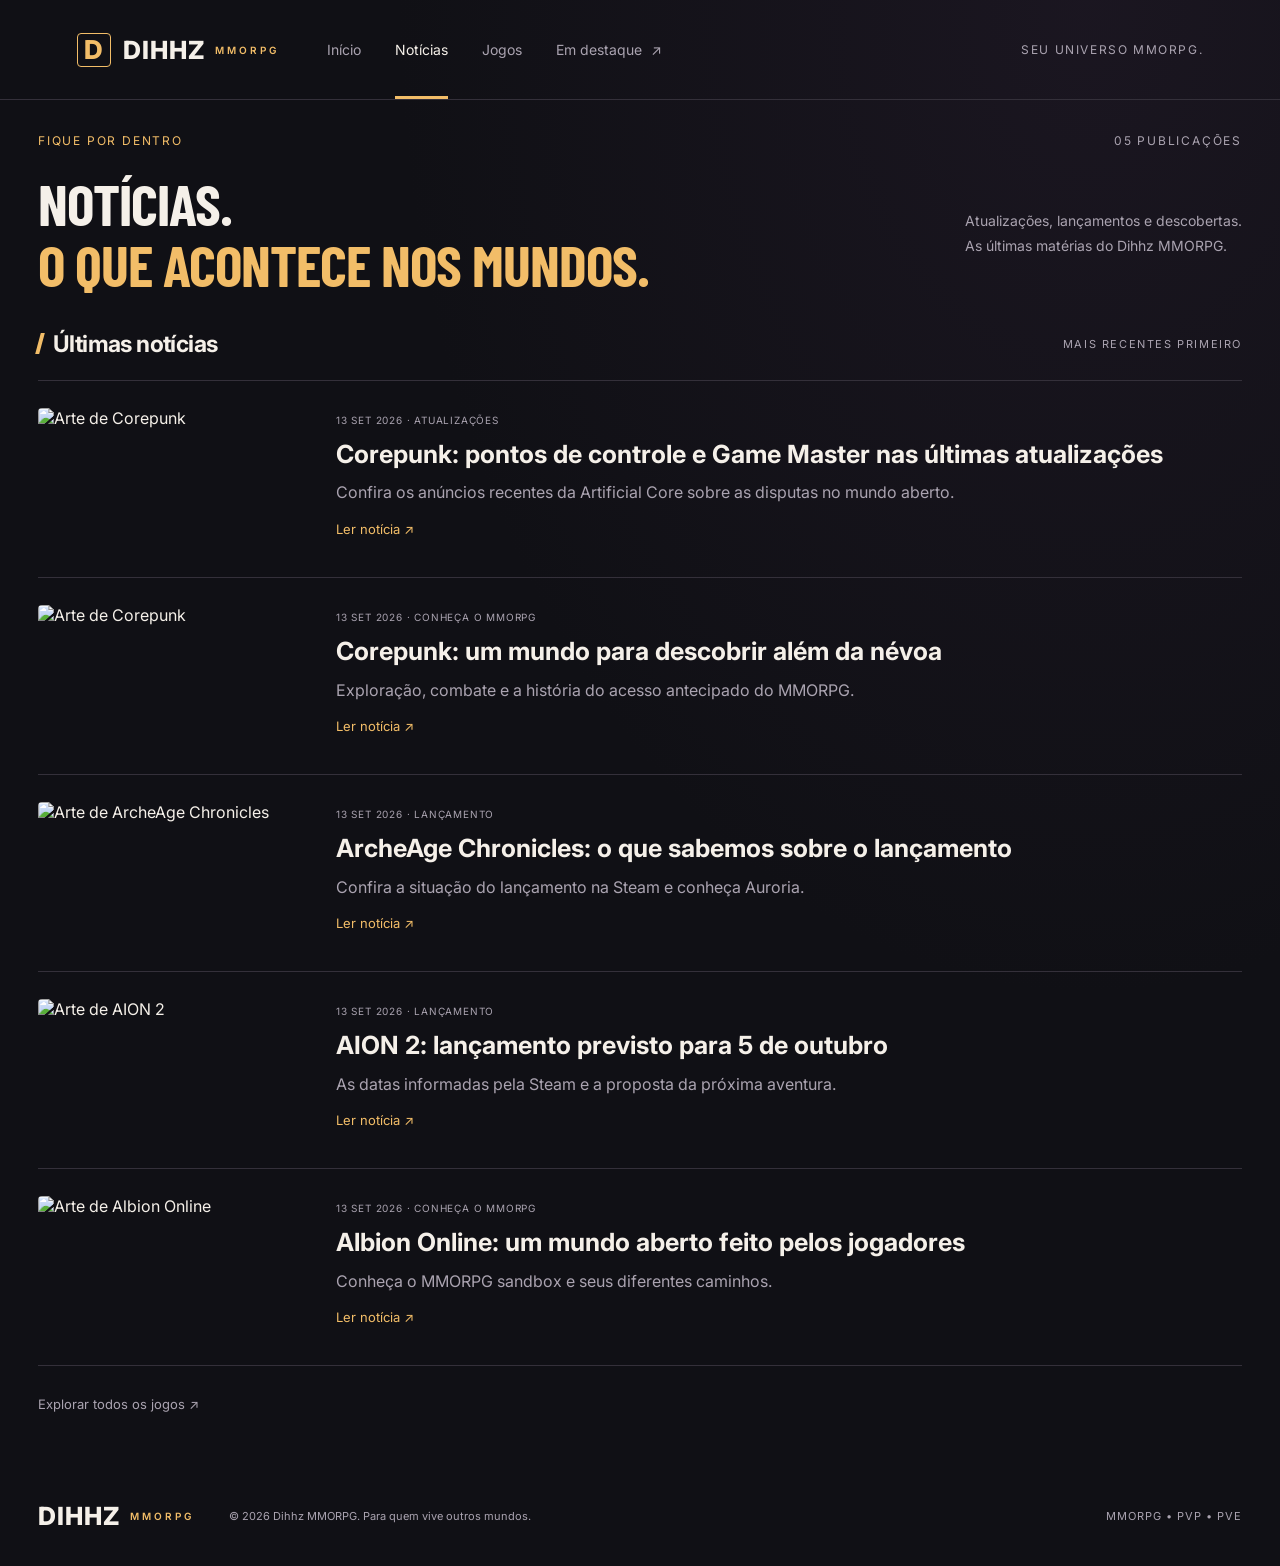
==== noticias.html @ 94966ba2 "Publicar páginas do Dihhz MMORPG" ====
<!doctype html><html lang="pt-BR"><head><meta charset="utf-8"><meta name="viewport" content="width=device-width, initial-scale=1"><title>Notícias — Dihhz MMORPG</title><meta name="description" content="As últimas matérias do Dihhz MMORPG, da mais recente para a mais antiga."><meta property="og:title" content="Notícias"><meta property="og:description" content="As últimas matérias do Dihhz MMORPG, da mais recente para a mais antiga."><link rel="icon" href="assets/favicon.svg"><link rel="stylesheet" href="style.css"><script src="script.js" defer></script></head><body><header class="header"><a class="logo" href="index.html" aria-label="Dihhz MMORPG, início"><span class="logo-icon">D</span>DIHHZ<span class="brand-sub">MMORPG</span></a><nav aria-label="Navegação principal"><a href="index.html">Início</a><a class="active" href="noticias.html" aria-current="page">Notícias</a><a href="jogos.html">Jogos</a><a href="archeage-chronicles.html">Em destaque <span>↗</span></a></nav><span class="header-note">SEU UNIVERSO MMORPG.</span></header><main class="container news-archive"><div class="edition"><span>FIQUE POR DENTRO</span><span>05 PUBLICAÇÕES</span></div><div class="heading"><h1>Notícias.<br><em>O que acontece nos mundos.</em></h1><p>Atualizações, lançamentos e descobertas.<br>As últimas matérias do Dihhz MMORPG.</p></div><div class="section-heading"><h2><span></span> Últimas notícias</h2><span class="muted">MAIS RECENTES PRIMEIRO</span></div><section class="news-list" aria-label="Notícias por ordem de publicação"><a class="news-row" href="corepunk-atualizacoes.html"><img src="assets/corepunk-cover.jpg" alt="Arte de Corepunk" loading="lazy"><div><span class="meta"><time datetime="2026-09-13">13 SET 2026</time> · ATUALIZAÇÕES</span><h2>Corepunk: pontos de controle e Game Master nas últimas atualizações</h2><p>Confira os anúncios recentes da Artificial Core sobre as disputas no mundo aberto.</p><span class="news-read">Ler notícia ↗</span></div></a>
<a class="news-row" href="corepunk.html"><img src="assets/corepunk-cover.jpg" alt="Arte de Corepunk" loading="lazy"><div><span class="meta"><time datetime="2026-09-13">13 SET 2026</time> · CONHEÇA O MMORPG</span><h2>Corepunk: um mundo para descobrir além da névoa</h2><p>Exploração, combate e a história do acesso antecipado do MMORPG.</p><span class="news-read">Ler notícia ↗</span></div></a>
<a class="news-row" href="archeage-chronicles.html"><img src="assets/archeage-chronicles-cover.jpg" alt="Arte de ArcheAge Chronicles" loading="lazy"><div><span class="meta"><time datetime="2026-09-13">13 SET 2026</time> · LANÇAMENTO</span><h2>ArcheAge Chronicles: o que sabemos sobre o lançamento</h2><p>Confira a situação do lançamento na Steam e conheça Auroria.</p><span class="news-read">Ler notícia ↗</span></div></a>
<a class="news-row" href="aion-2.html"><img src="assets/aion-2-cover.jpg" alt="Arte de AION 2" loading="lazy"><div><span class="meta"><time datetime="2026-09-13">13 SET 2026</time> · LANÇAMENTO</span><h2>AION 2: lançamento previsto para 5 de outubro</h2><p>As datas informadas pela Steam e a proposta da próxima aventura.</p><span class="news-read">Ler notícia ↗</span></div></a>
<a class="news-row" href="albion-online.html"><img src="assets/albion-online-cover.jpg" alt="Arte de Albion Online" loading="lazy"><div><span class="meta"><time datetime="2026-09-13">13 SET 2026</time> · CONHEÇA O MMORPG</span><h2>Albion Online: um mundo aberto feito pelos jogadores</h2><p>Conheça o MMORPG sandbox e seus diferentes caminhos.</p><span class="news-read">Ler notícia ↗</span></div></a></section><a class="back" href="jogos.html">Explorar todos os jogos ↗</a></main><footer><a class="logo" href="index.html">DIHHZ<span class="brand-sub">MMORPG</span></a><p>© 2026 Dihhz MMORPG. Para quem vive outros mundos.</p><span>MMORPG • PVP • PVE</span></footer></body></html>
---- style.css ----
@import url('https://fonts.googleapis.com/css2?family=Barlow+Condensed:wght@600;700;800&family=Inter:wght@400;500;600;700;800&display=swap');
:root{color-scheme:dark;--bg:#101113;--panel:#191b1e;--line:#2d3034;--text:#f3f4ed;--muted:#9a9da3;--lime:#f2bd68}*{box-sizing:border-box}html{scroll-behavior:smooth;scroll-padding-top:30px}body{margin:0;background:var(--bg);color:var(--text);font-family:Inter,Arial,sans-serif;font-size:16px}a{color:inherit;text-decoration:none}button{font:inherit}img{max-width:100%;display:block}a,button{-webkit-tap-highlight-color:transparent}a:focus-visible,button:focus-visible{outline:3px solid var(--lime);outline-offset:5px}.header{max-width:1440px;margin:auto;height:100px;padding:0 6%;display:flex;align-items:center;border-bottom:1px solid var(--line);gap:70px}.logo{display:flex;align-items:center;font-size:27px;font-weight:800;letter-spacing:-1.5px}.logo-icon{font-size:26px;background:var(--lime);color:#12150d;width:34px;height:34px;display:grid;place-items:center;transform:skew(-10deg);margin-right:12px}.logo-dot{color:var(--lime)}nav{display:flex;height:100%;align-items:center;gap:34px}nav a{font-size:14px;color:var(--muted);height:100%;display:flex;align-items:center;gap:9px;position:relative}nav a:hover,nav .active{color:var(--text)}nav .active:after{content:'';position:absolute;bottom:0;left:0;right:0;height:3px;background:var(--lime)}.header-note{margin-left:auto;font-size:12px;letter-spacing:1.6px;color:var(--muted)}.container{max-width:1268px;padding:0 32px;margin:auto}.edition{display:flex;justify-content:space-between;margin-top:33px;font-size:12px;letter-spacing:1.8px;color:var(--muted)}.edition span:first-child{color:var(--lime);display:flex;align-items:center;gap:9px}.edition i{width:6px;height:6px;background:var(--lime);border-radius:50%}.heading{display:flex;justify-content:space-between;align-items:flex-end;margin:25px 0 34px}h1,h2,h3,p{margin-top:0}.heading h1{font-family:'Barlow Condensed','Arial Narrow',sans-serif;font-size:66px;line-height:.98;letter-spacing:-1px;text-transform:uppercase;margin:0;font-weight:700}em{font-style:normal;color:var(--lime)}.heading p{font-size:14px;color:var(--muted);line-height:1.8;margin:0 0 3px}.hero{position:relative;height:490px;overflow:hidden;border-radius:8px;border:1px solid #383c36;background:#292e23}.hero>img{width:100%;height:100%;object-fit:cover;object-position:center 50%}.hero-shade{position:absolute;inset:0;background:linear-gradient(90deg,rgba(9,13,10,.94),rgba(9,13,10,.64) 43%,rgba(9,13,10,.02)),linear-gradient(0deg,rgba(5,8,5,.35),transparent)}.hero-content{position:absolute;inset:38px auto 35px 40px;display:flex;flex-direction:column;align-items:flex-start}.tag{display:inline-block;background:#221d18;color:var(--lime);border:1px solid #65503a;font-size:11px;font-weight:700;letter-spacing:1.2px;padding:8px 11px;border-radius:3px}.tag.lime{background:var(--lime);border-color:var(--lime);color:#151d0b}.eyebrow{font-size:12px;letter-spacing:1.7px;font-weight:600;color:#d3c4b3}.hero .eyebrow{margin-top:auto;margin-bottom:15px}.eyebrow span{margin:0 9px;color:var(--lime)}.hero h2{font-family:'Barlow Condensed',Arial,sans-serif;font-weight:700;font-size:54px;line-height:1.02;margin-bottom:16px}.hero p{font-size:14px;line-height:1.7;color:#c9cdc6;margin-bottom:23px}.button{display:flex;justify-content:space-between;align-items:center;gap:45px;color:#12180c;background:var(--lime);font-weight:700;font-size:14px;padding:15px 20px;border-radius:3px;transition:background .2s,transform .2s}.button:hover{background:#ffd89b;transform:translateY(-2px)}.button span{font-size:20px}.hero-number{position:absolute;bottom:28px;right:32px;font-size:25px;font-weight:600}.hero-number small{font-size:10px;letter-spacing:2px;color:#d7dccf}.news{padding-top:46px}.section-heading{display:flex;justify-content:space-between;align-items:center;margin-bottom:22px}.section-heading h2{font-size:23px;display:flex;align-items:center;gap:11px;margin:0;letter-spacing:-.6px}.section-heading h2>span{width:4px;height:21px;background:var(--lime);transform:skew(-15deg)}.muted{font-size:11px;letter-spacing:1.6px;color:var(--muted)}.cards{display:grid;grid-template-columns:repeat(3,1fr);gap:22px}.card{border:1px solid var(--line);border-radius:6px;overflow:hidden;background:var(--panel);transition:transform .2s,border-color .2s}.card:hover{transform:translateY(-5px);border-color:#b88748}.card-image{height:190px;position:relative;overflow:hidden}.card-image img{width:100%;height:100%;object-fit:cover;transition:transform .4s}.card:hover img{transform:scale(1.04)}.card-image .tag{position:absolute;bottom:12px;left:15px}.card-body{padding:21px}.meta{color:var(--muted);font-size:10px;letter-spacing:.8px}.card h3{font-size:20px;line-height:1.4;letter-spacing:-.5px;margin:12px 0 24px}.card-bottom{display:flex;justify-content:space-between;align-items:center;font-size:12px;color:#b7bab5;border-top:1px solid var(--line);padding-top:16px}.card-bottom span{font-size:21px;color:var(--lime)}.closing{margin:54px 0;display:flex;align-items:center;border-top:1px solid var(--line);border-bottom:1px solid var(--line);padding:27px 0;gap:25px}.mini-mark{font-weight:800;color:var(--lime);font-size:48px;letter-spacing:-5px}.closing p{margin:0;font-size:16px;line-height:1.5;color:var(--muted)}.closing strong{color:var(--text);font-weight:500}.closing>span:last-child{margin-left:auto;color:var(--muted);font-size:11px;letter-spacing:1.5px}footer{max-width:1268px;margin:auto;padding:24px 32px 35px;display:flex;align-items:center;gap:35px}footer p,footer>span{color:var(--muted);font-size:11px;margin:0}footer>span{margin-left:auto;letter-spacing:1px}.back{display:inline-block;font-size:13px;color:var(--muted);margin:30px 0}.back:hover{color:var(--lime)}.article-heading{max-width:890px;margin:12px 0 32px}.article-heading>.eyebrow{margin-left:16px}.article h1{font-family:'Barlow Condensed',Arial,sans-serif;font-size:64px;line-height:1.06;letter-spacing:-.6px;margin:23px 0}.dek{color:#afb3b8;font-size:18px;line-height:1.7;max-width:770px}.byline{display:flex;gap:12px;align-items:center;font-size:13px;margin-top:25px}.avatar{width:39px;height:39px;display:grid;place-items:center;background:#40301f;color:var(--lime);font-weight:800;border-radius:50%}.byline small{display:block;color:var(--muted);margin-top:5px;font-size:12px}.article-cover{margin:0 0 44px}.article-cover>img{width:100%;max-height:570px;object-fit:cover;border-radius:6px}.article-cover figcaption{font-size:12px;color:var(--muted);margin-top:11px}.article-layout{display:grid;grid-template-columns:minmax(0,760px) 300px;gap:65px}.prose{color:#b9bdc2;line-height:1.85}.prose strong{color:var(--text)}.prose h2{color:var(--text);font-size:27px;line-height:1.3;letter-spacing:-.6px;margin:35px 0 17px}.prose .lead{font-size:19px}.prose blockquote{margin:32px 0;padding:20px 26px;border-left:3px solid var(--lime);background:#211c19;color:#f2e5d4;font-size:25px;font-weight:500;line-height:1.45}.prose blockquote span{display:block;font-size:10px;letter-spacing:1.5px;color:var(--lime);margin-top:14px}.game-info{align-self:start;position:sticky;top:25px;background:var(--panel);border:1px solid var(--line);border-radius:6px;overflow:hidden}.game-info>img{width:100%}.info-body{padding:25px}.info-body h2{font-size:25px;margin:12px 0 25px}dl{font-size:13px}dt{color:var(--muted);margin-top:19px}dd{margin:6px 0 0}.info-body .button{margin-top:28px;gap:15px}.gallery{display:grid;grid-template-columns:1fr 1fr;gap:13px}.gallery-item{position:relative;border:0;padding:0;background:#222;cursor:zoom-in;border-radius:4px;overflow:hidden}.gallery-item img{width:100%;aspect-ratio:16/9;object-fit:cover}.gallery-item span{position:absolute;bottom:10px;right:10px;font-size:11px;background:#101113df;padding:4px 9px;color:white}.gallery-item.wide{grid-column:1/-1}.source{font-size:12px;line-height:1.8;border-top:1px solid var(--line);padding-top:25px;margin-top:32px}.source a{color:var(--lime);text-decoration:underline}.lightbox{padding:0;border:1px solid var(--line);background:#101113;max-width:95vw;max-height:94vh;overflow:visible}.lightbox::backdrop{background:#000d}.lightbox img{max-height:88vh;max-width:93vw;object-fit:contain}.close-lightbox{position:absolute;top:10px;right:10px;width:40px;height:40px;background:#101113;color:white;border:1px solid #777;border-radius:50%;cursor:pointer}.reading-progress{position:fixed;top:0;left:0;width:0;height:3px;background:var(--lime);z-index:10}@media(min-width:1500px){.header{max-width:1320px;padding:0 58px}}@media(max-width:950px){.header{gap:35px;padding:0 32px}.header-note{display:none}.heading h1{font-size:56px}.cards{gap:15px}.card-body{padding:16px}.card h3{font-size:18px}.article-layout{gap:30px;grid-template-columns:minmax(0,1fr) 260px}.article h1{font-size:54px}}@media(max-width:680px){.header{height:auto;min-height:80px;padding:20px;gap:20px;flex-wrap:wrap;justify-content:space-between}.logo{font-size:24px}.logo-icon{width:28px;height:28px;font-size:22px;margin-right:8px}nav{gap:18px;height:40px}nav a{font-size:12px}.container{padding:0 20px}.edition{font-size:10px;margin-top:25px;letter-spacing:1px}.heading{display:block;margin-top:28px}.heading h1{font-size:54px}.heading p{margin-top:20px;font-size:13px}.hero{height:480px}.hero-content{inset:25px 22px}.hero-shade{background:linear-gradient(90deg,#090d0bea,#090d0b50),linear-gradient(0deg,#090d0bcc,transparent)}.hero h2{font-size:43px}.hero p{font-size:13px}.hero-number{display:none}.hero .eyebrow{margin-top:55px}.section-heading{gap:16px}.section-heading h2{font-size:21px}.section-heading>.muted{max-width:100px;font-size:10px;text-align:right;line-height:1.6}.cards{grid-template-columns:1fr;gap:22px}.card-image{height:auto;aspect-ratio:1.95}.card h3{font-size:22px}.card-body{padding:22px}.closing>span:last-child{display:none}.closing{margin:35px 0}.article h1{font-size:46px}.article-heading>.eyebrow{font-size:10px;margin-left:8px}.dek{font-size:16px}.article-layout{display:flex;flex-direction:column;gap:20px}.game-info{position:static;width:100%;margin-bottom:30px}.game-info>img{max-height:210px;object-fit:cover}.article-cover{margin-bottom:25px}.article-cover>img{min-height:230px}.prose h2{font-size:25px}.prose .lead{font-size:18px}.prose blockquote{font-size:22px}.gallery{grid-template-columns:1fr}.gallery-item.wide{grid-column:auto}footer{flex-wrap:wrap;gap:18px;padding:20px}footer>span{margin-left:0;width:100%}}@media(prefers-reduced-motion:reduce){html{scroll-behavior:auto}*,*:before,*:after{transition:none!important}}

/* Dihhz MMORPG: fantasy editorial identity */
:root{--bg:#101015;--panel:#1a1920;--line:#34303a;--text:#f5f0e9;--muted:#aaa3b0}body{background:radial-gradient(ellipse at 85% 0%,#30223855,transparent 45%),var(--bg)}.header{gap:48px}.logo{letter-spacing:1px;font-size:25px;flex-wrap:wrap;position:relative}.brand-sub{font-size:10px;letter-spacing:3px;margin-left:10px;color:var(--lime);font-weight:600}.logo-icon{transform:none;border-radius:4px;background:transparent;border:1px solid var(--lime);color:var(--lime)}.heading{align-items:center;gap:30px}.heading h1{font-size:58px;line-height:1.06}.heading p{max-width:350px}.hero{height:510px;border-color:#76604566}.hero-shade{background:linear-gradient(90deg,#100d16f2,#100d16aa 44%,#100d1620),linear-gradient(0deg,#100d16aa,transparent)}.hero h2{font-size:60px}.hero-content{inset:36px auto 38px 40px}.hero-content>.tag{letter-spacing:2px}.hero .eyebrow{color:#e4c79d}.button{border-radius:2px;color:#23180b}.card-image{height:200px}.card{background:linear-gradient(145deg,#222029,#19181e);border-radius:4px}.card-bottom{color:#c8bcb0}.closing{border-color:#564536}.mini-mark{letter-spacing:-2px}.article h1{font-size:68px}.game-info{background:#211d24}.article-cover>img{object-position:center}.prose blockquote{border-color:var(--lime)}@media(max-width:950px){.header{gap:25px}.heading h1{font-size:48px}.brand-sub{font-size:9px;letter-spacing:2px}.article h1{font-size:54px}}@media(max-width:680px){.header{justify-content:center;gap:9px;padding:18px 20px 0}.header .logo{width:100%;justify-content:center}.header nav{gap:32px}.heading h1{font-size:43px}.hero{height:460px}.hero-content{inset:25px 22px}.hero h2{font-size:46px}.article h1{font-size:45px}.card-image{height:auto}.hero .eyebrow{margin-top:55px}.hero p{max-width:290px}.hero p br{display:none}}

/* Destaque editorial com a arte enviada preservada ao lado da chamada. */
.hero.hero-archeage{display:grid;grid-template-columns:38% 62%;height:auto;min-height:410px;background:#19171e;overflow:hidden}
.hero-archeage>img{grid-column:2;grid-row:1;width:100%;height:100%;object-fit:contain;background:#111217}
.hero-archeage .hero-content{position:static;grid-column:1;grid-row:1;padding:32px;justify-content:center;gap:0}
.hero-archeage .eyebrow{margin-top:30px;margin-bottom:15px}
.hero-archeage h2{font-size:54px;overflow-wrap:break-word}
.hero-archeage p{line-height:1.8}
@media(max-width:950px){.hero-archeage .hero-content{padding:25px}.hero-archeage h2{font-size:44px}}
@media(max-width:680px){.hero.hero-archeage{display:flex;flex-direction:column;min-height:0}.hero-archeage>img{height:auto;aspect-ratio:16/9;object-fit:contain}.hero-archeage .hero-content{padding:26px}.hero-archeage .eyebrow{margin-top:24px}.hero-archeage h2{font-size:46px}.hero-archeage p{max-width:none}}



.catalog{min-height:calc(100vh - 225px);padding-bottom:35px}.catalog .heading{margin-bottom:45px}.catalog .card{display:flex;flex-direction:column}.catalog .card-body{display:flex;flex-direction:column;flex:1}.catalog .card h3{margin:0 0 12px;font-size:24px}.catalog-description{font-size:16px;color:var(--muted);line-height:1.7;margin-bottom:25px}.catalog .card-bottom{margin-top:auto}.header nav{flex-shrink:0}@media(max-width:1100px){.header-note{display:none}}@media(max-width:680px){.header nav{gap:20px;justify-content:center;width:100%}.header nav a{font-size:12px}.catalog .heading{margin-bottom:30px}}@media(max-width:360px){.header nav{gap:13px}}


.news-archive{padding-bottom:35px;min-height:75vh}.news-list{border-top:1px solid var(--line)}.news-row{display:grid;grid-template-columns:270px minmax(0,1fr);gap:28px;padding:27px 0;border-bottom:1px solid var(--line)}.news-row>img{width:100%;aspect-ratio:1.9;object-fit:cover;border-radius:4px}.news-row h2{font-size:25px;line-height:1.3;margin:10px 0;color:var(--text)}.news-row p{color:var(--muted);font-size:16px;line-height:1.6;margin-bottom:12px}.news-read{font-size:13px;color:var(--lime)}.news-row:hover h2{color:var(--lime)}@media(max-width:680px){.news-row{grid-template-columns:1fr;gap:18px}.news-row h2{font-size:23px}.news-archive .heading h1{font-size:40px}.news-archive .muted{font-size:10px}}
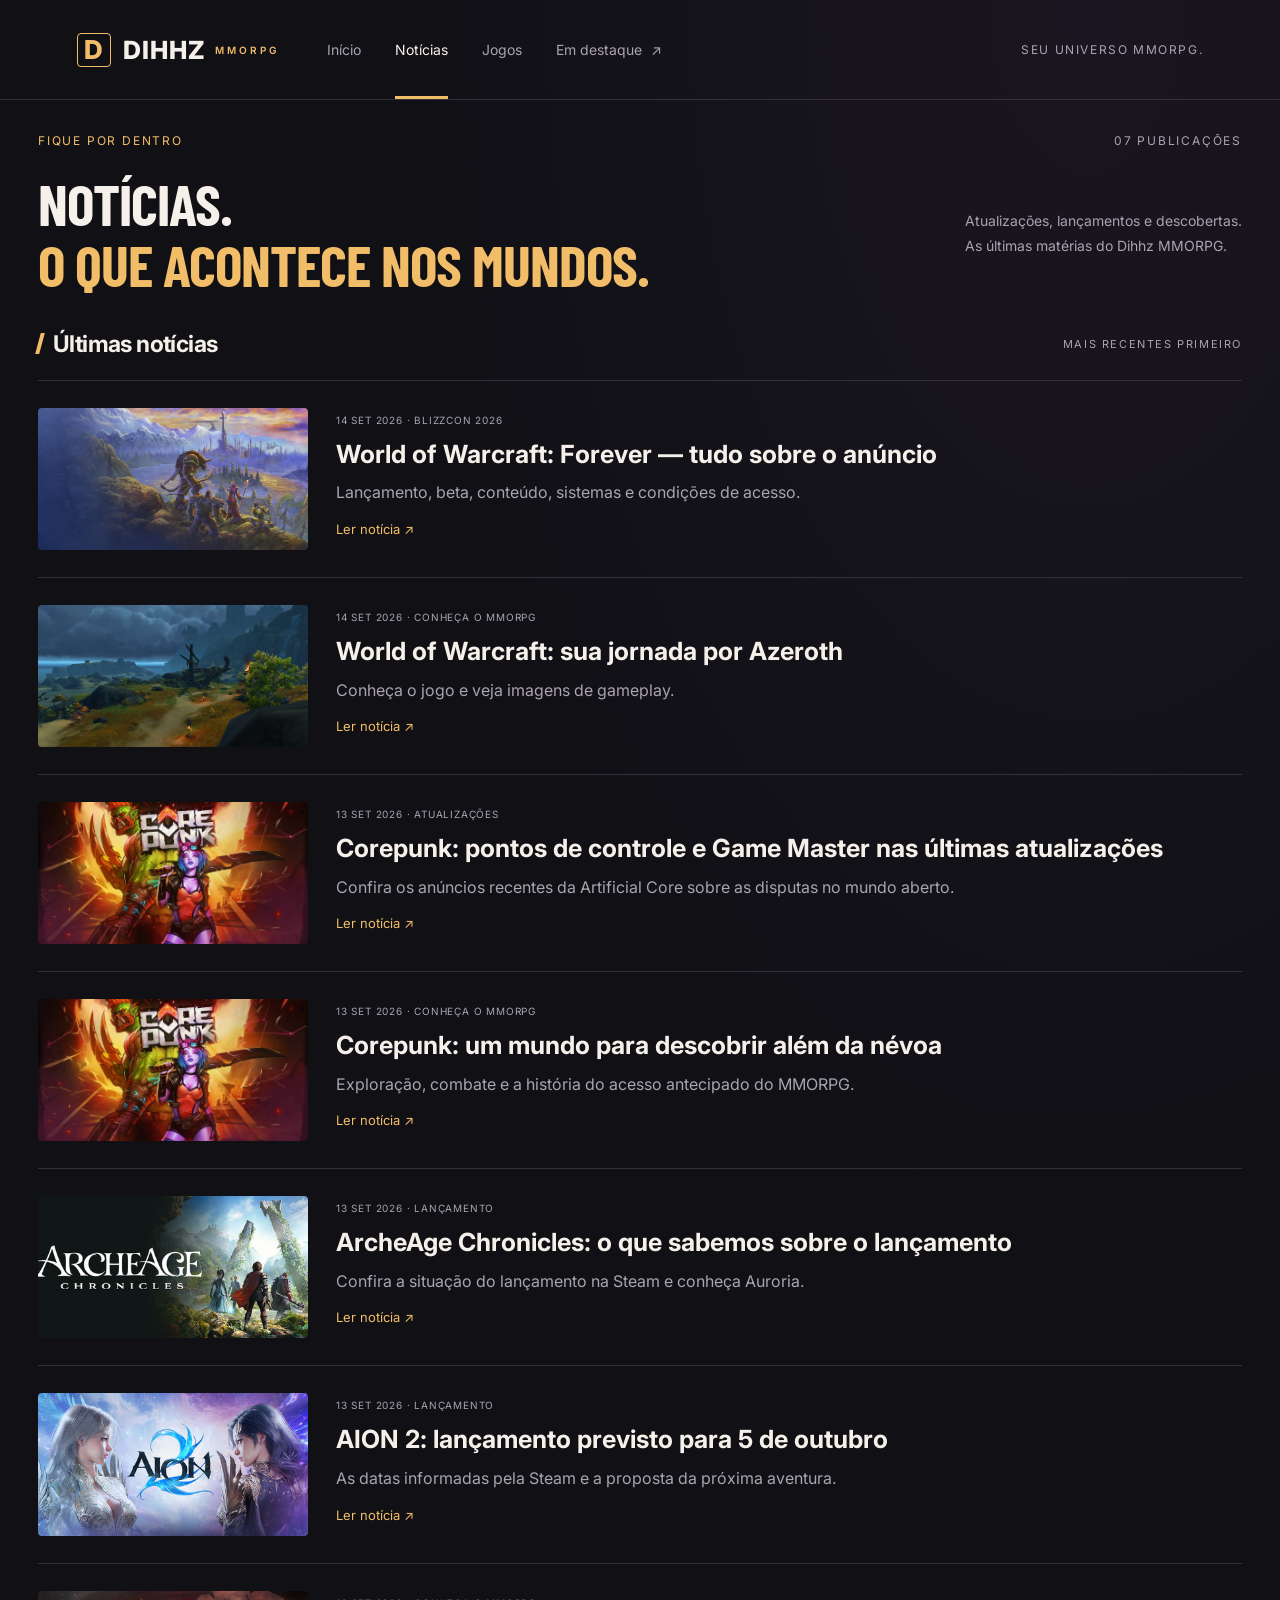
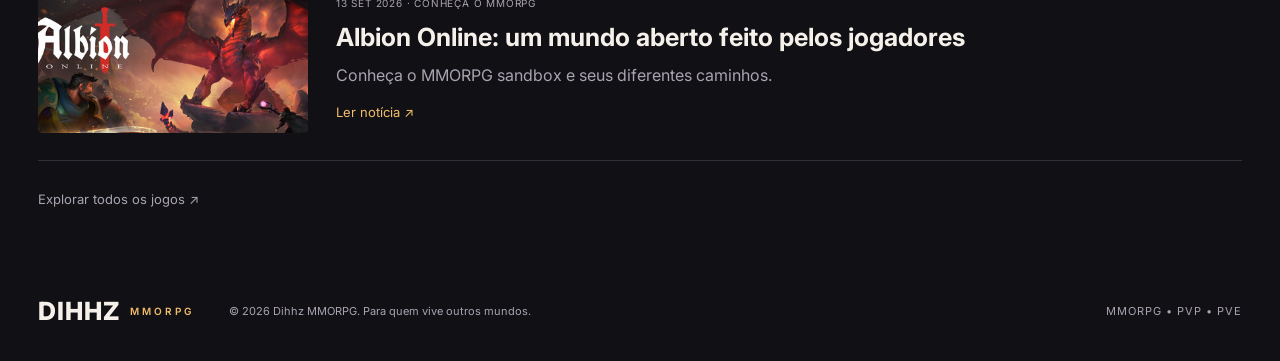
==== commit 70287593: "Adicionar World of Warcraft e cobertura do anúncio de Forever" ====
--- a/noticias.html
+++ b/noticias.html
@@ -1,4 +1,4 @@
-<!doctype html><html lang="pt-BR"><head><meta charset="utf-8"><meta name="viewport" content="width=device-width, initial-scale=1"><title>Notícias — Dihhz MMORPG</title><meta name="description" content="As últimas matérias do Dihhz MMORPG, da mais recente para a mais antiga."><meta property="og:title" content="Notícias"><meta property="og:description" content="As últimas matérias do Dihhz MMORPG, da mais recente para a mais antiga."><link rel="icon" href="assets/favicon.svg"><link rel="stylesheet" href="style.css"><script src="script.js" defer></script></head><body><header class="header"><a class="logo" href="index.html" aria-label="Dihhz MMORPG, início"><span class="logo-icon">D</span>DIHHZ<span class="brand-sub">MMORPG</span></a><nav aria-label="Navegação principal"><a href="index.html">Início</a><a class="active" href="noticias.html" aria-current="page">Notícias</a><a href="jogos.html">Jogos</a><a href="archeage-chronicles.html">Em destaque <span>↗</span></a></nav><span class="header-note">SEU UNIVERSO MMORPG.</span></header><main class="container news-archive"><div class="edition"><span>FIQUE POR DENTRO</span><span>05 PUBLICAÇÕES</span></div><div class="heading"><h1>Notícias.<br><em>O que acontece nos mundos.</em></h1><p>Atualizações, lançamentos e descobertas.<br>As últimas matérias do Dihhz MMORPG.</p></div><div class="section-heading"><h2><span></span> Últimas notícias</h2><span class="muted">MAIS RECENTES PRIMEIRO</span></div><section class="news-list" aria-label="Notícias por ordem de publicação"><a class="news-row" href="corepunk-atualizacoes.html"><img src="assets/corepunk-cover.jpg" alt="Arte de Corepunk" loading="lazy"><div><span class="meta"><time datetime="2026-09-13">13 SET 2026</time> · ATUALIZAÇÕES</span><h2>Corepunk: pontos de controle e Game Master nas últimas atualizações</h2><p>Confira os anúncios recentes da Artificial Core sobre as disputas no mundo aberto.</p><span class="news-read">Ler notícia ↗</span></div></a>
+<!doctype html><html lang="pt-BR"><head><meta charset="utf-8"><meta name="viewport" content="width=device-width, initial-scale=1"><title>Notícias — Dihhz MMORPG</title><meta name="description" content="As últimas matérias do Dihhz MMORPG, da mais recente para a mais antiga."><meta property="og:title" content="Notícias"><meta property="og:description" content="As últimas matérias do Dihhz MMORPG, da mais recente para a mais antiga."><link rel="icon" href="assets/favicon.svg"><link rel="stylesheet" href="style.css"><script src="script.js" defer></script></head><body><header class="header"><a class="logo" href="index.html" aria-label="Dihhz MMORPG, início"><span class="logo-icon">D</span>DIHHZ<span class="brand-sub">MMORPG</span></a><nav aria-label="Navegação principal"><a href="index.html">Início</a><a class="active" href="noticias.html" aria-current="page">Notícias</a><a href="jogos.html">Jogos</a><a href="archeage-chronicles.html">Em destaque <span>↗</span></a></nav><span class="header-note">SEU UNIVERSO MMORPG.</span></header><main class="container news-archive"><div class="edition"><span>FIQUE POR DENTRO</span><span>07 PUBLICAÇÕES</span></div><div class="heading"><h1>Notícias.<br><em>O que acontece nos mundos.</em></h1><p>Atualizações, lançamentos e descobertas.<br>As últimas matérias do Dihhz MMORPG.</p></div><div class="section-heading"><h2><span></span> Últimas notícias</h2><span class="muted">MAIS RECENTES PRIMEIRO</span></div><section class="news-list" aria-label="Notícias por ordem de publicação"><a class="news-row" href="wow-forever.html"><img src="assets/wow-forever-capa.jpg" alt="World of Warcraft: Forever — tudo sobre o anúncio" loading="lazy"><div><span class="meta"><time datetime="2026-09-14">14 SET 2026</time> · BLIZZCON 2026</span><h2>World of Warcraft: Forever — tudo sobre o anúncio</h2><p>Lançamento, beta, conteúdo, sistemas e condições de acesso.</p><span class="news-read">Ler notícia ↗</span></div></a><a class="news-row" href="world-of-warcraft.html"><img src="assets/wow-capa.jpg" alt="World of Warcraft: sua jornada por Azeroth" loading="lazy"><div><span class="meta"><time datetime="2026-09-14">14 SET 2026</time> · CONHEÇA O MMORPG</span><h2>World of Warcraft: sua jornada por Azeroth</h2><p>Conheça o jogo e veja imagens de gameplay.</p><span class="news-read">Ler notícia ↗</span></div></a><a class="news-row" href="corepunk-atualizacoes.html"><img src="assets/corepunk-cover.jpg" alt="Arte de Corepunk" loading="lazy"><div><span class="meta"><time datetime="2026-09-13">13 SET 2026</time> · ATUALIZAÇÕES</span><h2>Corepunk: pontos de controle e Game Master nas últimas atualizações</h2><p>Confira os anúncios recentes da Artificial Core sobre as disputas no mundo aberto.</p><span class="news-read">Ler notícia ↗</span></div></a>
 <a class="news-row" href="corepunk.html"><img src="assets/corepunk-cover.jpg" alt="Arte de Corepunk" loading="lazy"><div><span class="meta"><time datetime="2026-09-13">13 SET 2026</time> · CONHEÇA O MMORPG</span><h2>Corepunk: um mundo para descobrir além da névoa</h2><p>Exploração, combate e a história do acesso antecipado do MMORPG.</p><span class="news-read">Ler notícia ↗</span></div></a>
 <a class="news-row" href="archeage-chronicles.html"><img src="assets/archeage-chronicles-cover.jpg" alt="Arte de ArcheAge Chronicles" loading="lazy"><div><span class="meta"><time datetime="2026-09-13">13 SET 2026</time> · LANÇAMENTO</span><h2>ArcheAge Chronicles: o que sabemos sobre o lançamento</h2><p>Confira a situação do lançamento na Steam e conheça Auroria.</p><span class="news-read">Ler notícia ↗</span></div></a>
 <a class="news-row" href="aion-2.html"><img src="assets/aion-2-cover.jpg" alt="Arte de AION 2" loading="lazy"><div><span class="meta"><time datetime="2026-09-13">13 SET 2026</time> · LANÇAMENTO</span><h2>AION 2: lançamento previsto para 5 de outubro</h2><p>As datas informadas pela Steam e a proposta da próxima aventura.</p><span class="news-read">Ler notícia ↗</span></div></a>
